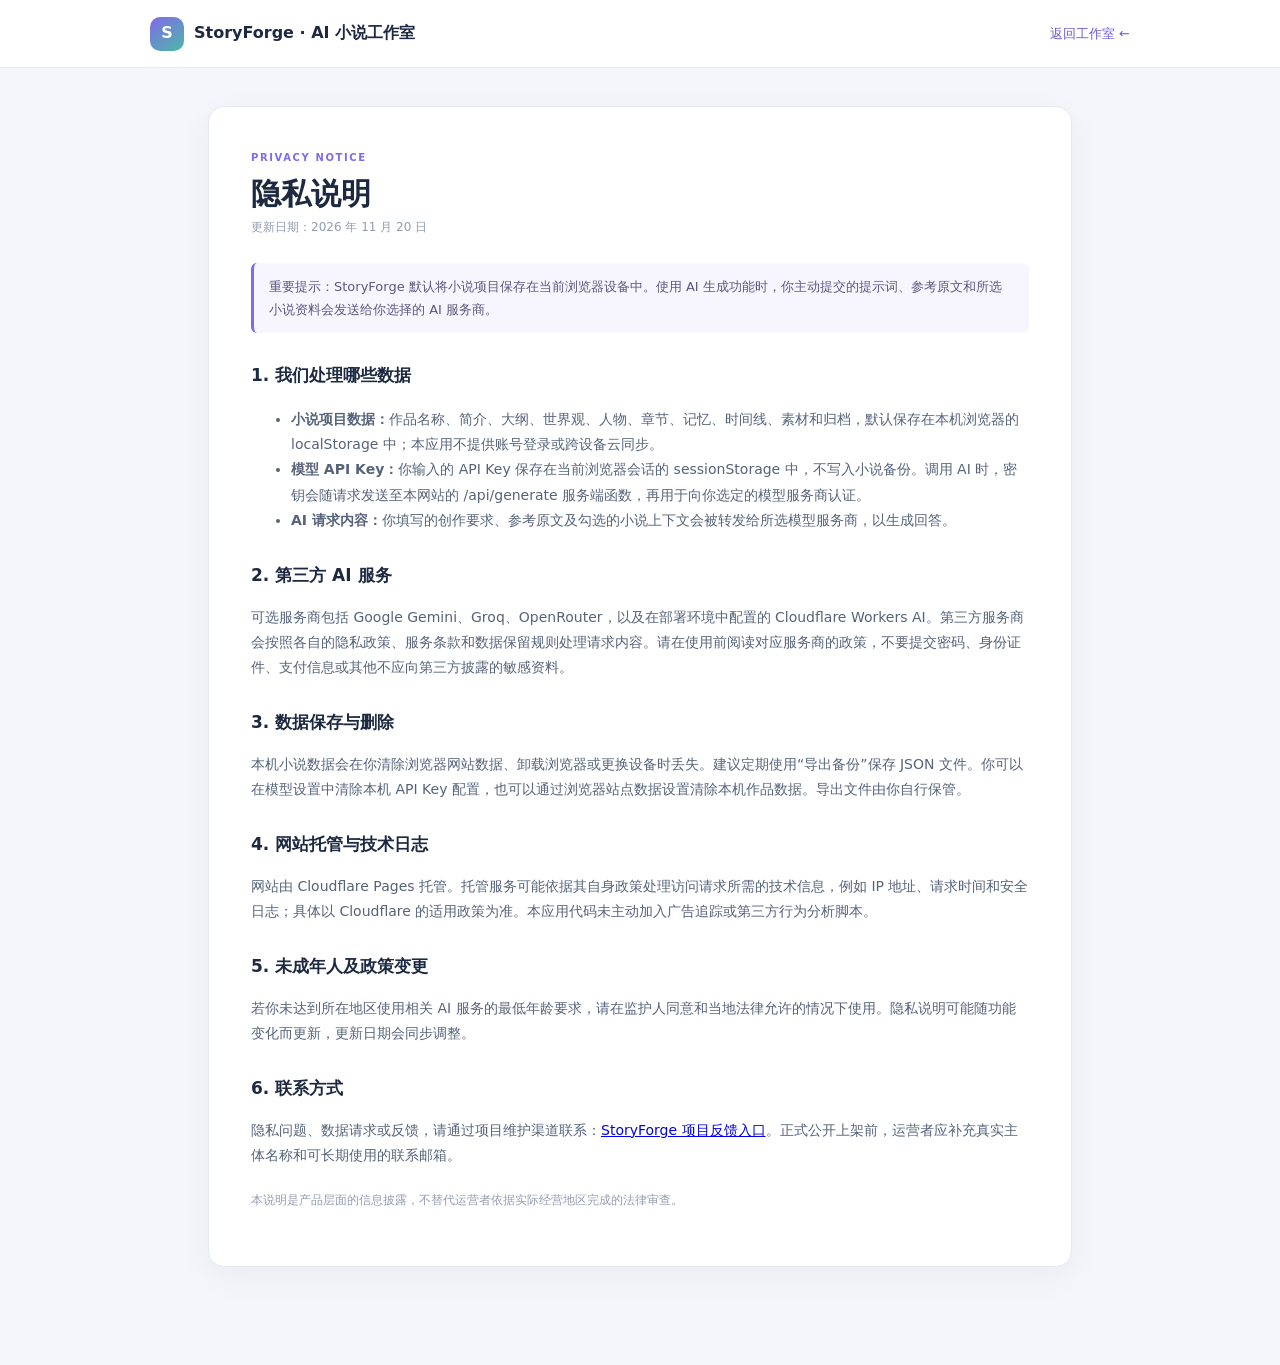
==== public/privacy.html @ 67379f8d "Add transparent privacy notice for local data and AI providers" ====
<!doctype html><html lang="zh-CN"><head><meta charset="utf-8"><meta name="viewport" content="width=device-width,initial-scale=1"><meta name="description" content="StoryForge AI 小说工作室隐私说明，介绍作品数据、模型密钥与第三方 AI 服务的处理方式。"><title>隐私说明 · StoryForge</title><style>*{box-sizing:border-box}body{margin:0;background:#f4f6fb;color:#1d2940;font-family:Inter,"Segoe UI","Microsoft YaHei",system-ui,sans-serif;line-height:1.8}.top{height:68px;background:#fff;border-bottom:1px solid #e5eaf2;display:flex;align-items:center;justify-content:space-between;padding:0 max(18px,calc((100vw - 980px)/2))}.brand{font-weight:800;color:#1d2940;text-decoration:none;display:flex;align-items:center;gap:10px}.mark{width:34px;height:34px;border-radius:10px;background:linear-gradient(145deg,#806be8,#4bb8a7);color:#fff;display:grid;place-items:center}.top a.back{color:#7059d8;text-decoration:none;font-size:13px}main{max-width:900px;margin:38px auto;padding:0 18px 60px}.sheet{background:#fff;border:1px solid #e5eaf2;border-radius:16px;padding:clamp(22px,4vw,42px);box-shadow:0 10px 32px #1d29400d}.eyebrow{font-size:10px;letter-spacing:1.6px;color:#806be8;font-weight:800}h1{font-size:30px;line-height:1.3;margin:7px 0 4px}h2{font-size:17px;margin:27px 0 8px}p,li{font-size:14px;color:#56637a}.updated{font-size:12px;color:#929db0;margin:0 0 24px}.notice{background:#f7f6ff;border-left:3px solid #806be8;padding:12px 15px;border-radius:6px;font-size:13px;color:#5d5680}.footer{font-size:12px;color:#929db0;margin-top:22px}.footer a{color:#7059d8}</style></head><body><header class="top"><a class="brand" href="/"><span class="mark">S</span>StoryForge · AI 小说工作室</a><a class="back" href="/">返回工作室 ←</a></header><main><article class="sheet"><div class="eyebrow">PRIVACY NOTICE</div><h1>隐私说明</h1><p class="updated">更新日期：2026 年 11 月 20 日</p><div class="notice">重要提示：StoryForge 默认将小说项目保存在当前浏览器设备中。使用 AI 生成功能时，你主动提交的提示词、参考原文和所选小说资料会发送给你选择的 AI 服务商。</div><h2>1. 我们处理哪些数据</h2><ul><li><b>小说项目数据：</b>作品名称、简介、大纲、世界观、人物、章节、记忆、时间线、素材和归档，默认保存在本机浏览器的 localStorage 中；本应用不提供账号登录或跨设备云同步。</li><li><b>模型 API Key：</b>你输入的 API Key 保存在当前浏览器会话的 sessionStorage 中，不写入小说备份。调用 AI 时，密钥会随请求发送至本网站的 /api/generate 服务端函数，再用于向你选定的模型服务商认证。</li><li><b>AI 请求内容：</b>你填写的创作要求、参考原文及勾选的小说上下文会被转发给所选模型服务商，以生成回答。</li></ul><h2>2. 第三方 AI 服务</h2><p>可选服务商包括 Google Gemini、Groq、OpenRouter，以及在部署环境中配置的 Cloudflare Workers AI。第三方服务商会按照各自的隐私政策、服务条款和数据保留规则处理请求内容。请在使用前阅读对应服务商的政策，不要提交密码、身份证件、支付信息或其他不应向第三方披露的敏感资料。</p><h2>3. 数据保存与删除</h2><p>本机小说数据会在你清除浏览器网站数据、卸载浏览器或更换设备时丢失。建议定期使用“导出备份”保存 JSON 文件。你可以在模型设置中清除本机 API Key 配置，也可以通过浏览器站点数据设置清除本机作品数据。导出文件由你自行保管。</p><h2>4. 网站托管与技术日志</h2><p>网站由 Cloudflare Pages 托管。托管服务可能依据其自身政策处理访问请求所需的技术信息，例如 IP 地址、请求时间和安全日志；具体以 Cloudflare 的适用政策为准。本应用代码未主动加入广告追踪或第三方行为分析脚本。</p><h2>5. 未成年人及政策变更</h2><p>若你未达到所在地区使用相关 AI 服务的最低年龄要求，请在监护人同意和当地法律允许的情况下使用。隐私说明可能随功能变化而更新，更新日期会同步调整。</p><h2>6. 联系方式</h2><p>隐私问题、数据请求或反馈，请通过项目维护渠道联系：<a href="https://github.com/makers7765/ai-novel-studio/issues">StoryForge 项目反馈入口</a>。正式公开上架前，运营者应补充真实主体名称和可长期使用的联系邮箱。</p><p class="footer">本说明是产品层面的信息披露，不替代运营者依据实际经营地区完成的法律审查。</p></article></main></body></html>
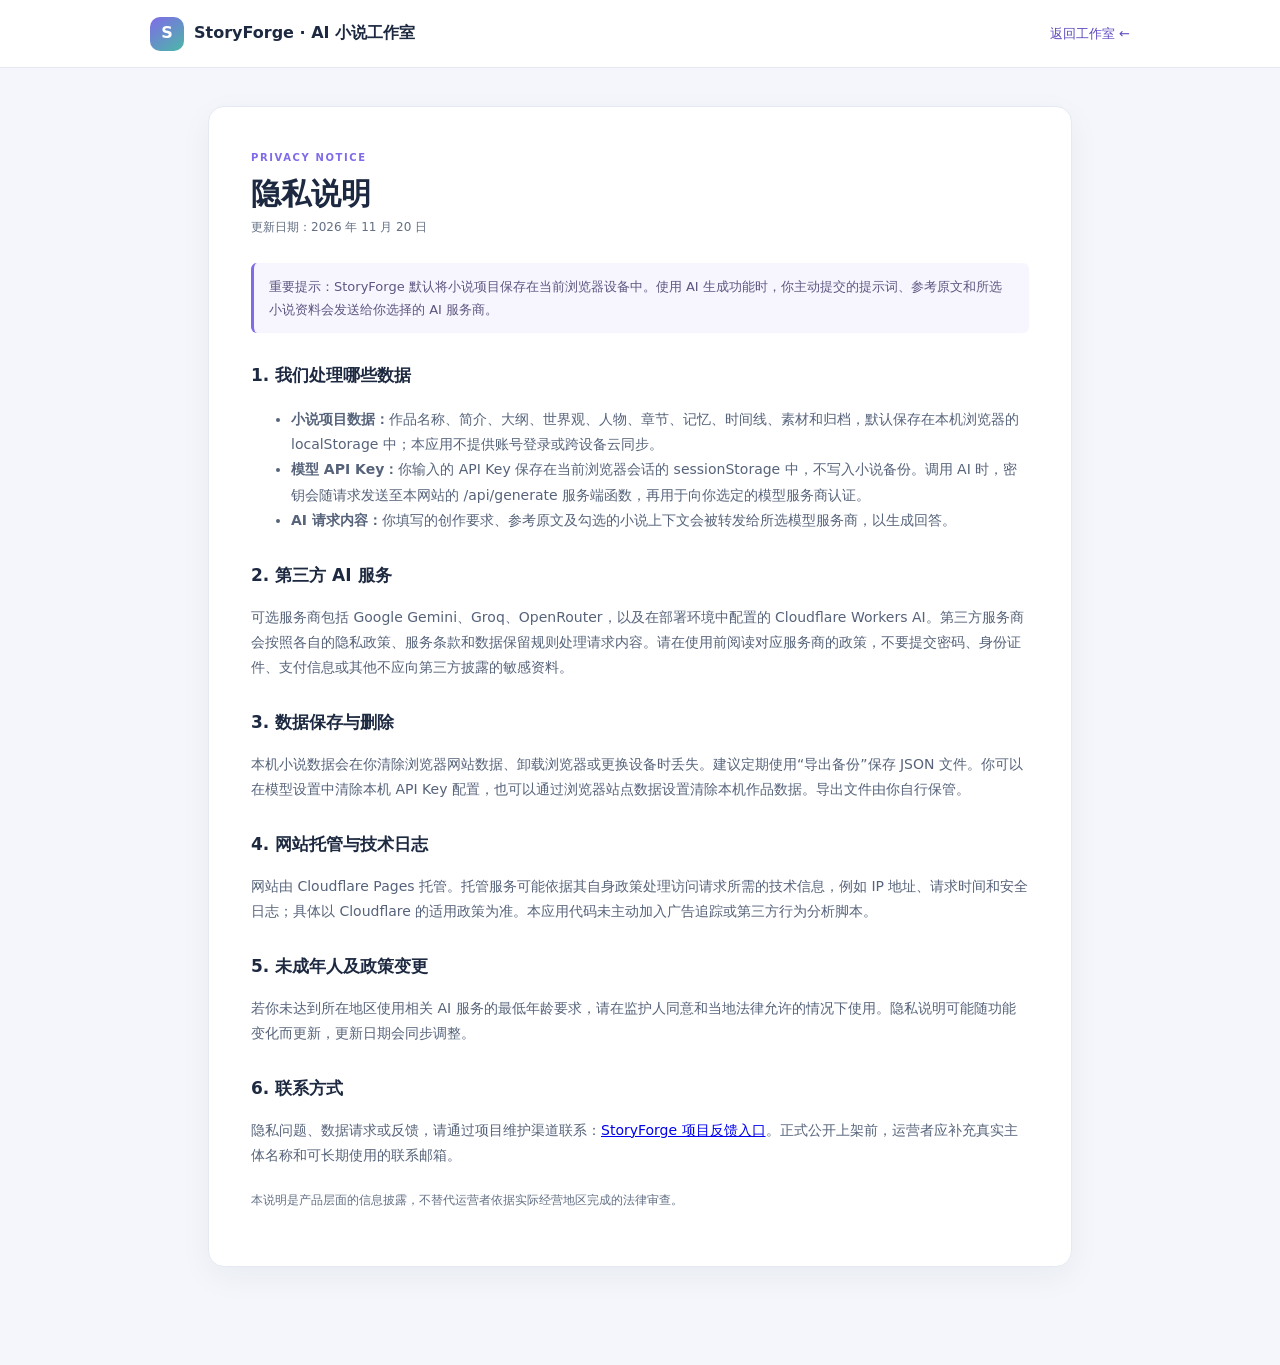
==== commit 52532099: "Improve contrast of legal page metadata and links" ====
--- a/public/privacy.html
+++ b/public/privacy.html
@@ -1 +1 @@
-<!doctype html><html lang="zh-CN"><head><meta charset="utf-8"><meta name="viewport" content="width=device-width,initial-scale=1"><meta name="description" content="StoryForge AI 小说工作室隐私说明，介绍作品数据、模型密钥与第三方 AI 服务的处理方式。"><title>隐私说明 · StoryForge</title><style>*{box-sizing:border-box}body{margin:0;background:#f4f6fb;color:#1d2940;font-family:Inter,"Segoe UI","Microsoft YaHei",system-ui,sans-serif;line-height:1.8}.top{height:68px;background:#fff;border-bottom:1px solid #e5eaf2;display:flex;align-items:center;justify-content:space-between;padding:0 max(18px,calc((100vw - 980px)/2))}.brand{font-weight:800;color:#1d2940;text-decoration:none;display:flex;align-items:center;gap:10px}.mark{width:34px;height:34px;border-radius:10px;background:linear-gradient(145deg,#806be8,#4bb8a7);color:#fff;display:grid;place-items:center}.top a.back{color:#7059d8;text-decoration:none;font-size:13px}main{max-width:900px;margin:38px auto;padding:0 18px 60px}.sheet{background:#fff;border:1px solid #e5eaf2;border-radius:16px;padding:clamp(22px,4vw,42px);box-shadow:0 10px 32px #1d29400d}.eyebrow{font-size:10px;letter-spacing:1.6px;color:#806be8;font-weight:800}h1{font-size:30px;line-height:1.3;margin:7px 0 4px}h2{font-size:17px;margin:27px 0 8px}p,li{font-size:14px;color:#56637a}.updated{font-size:12px;color:#929db0;margin:0 0 24px}.notice{background:#f7f6ff;border-left:3px solid #806be8;padding:12px 15px;border-radius:6px;font-size:13px;color:#5d5680}.footer{font-size:12px;color:#929db0;margin-top:22px}.footer a{color:#7059d8}</style></head><body><header class="top"><a class="brand" href="/"><span class="mark">S</span>StoryForge · AI 小说工作室</a><a class="back" href="/">返回工作室 ←</a></header><main><article class="sheet"><div class="eyebrow">PRIVACY NOTICE</div><h1>隐私说明</h1><p class="updated">更新日期：2026 年 11 月 20 日</p><div class="notice">重要提示：StoryForge 默认将小说项目保存在当前浏览器设备中。使用 AI 生成功能时，你主动提交的提示词、参考原文和所选小说资料会发送给你选择的 AI 服务商。</div><h2>1. 我们处理哪些数据</h2><ul><li><b>小说项目数据：</b>作品名称、简介、大纲、世界观、人物、章节、记忆、时间线、素材和归档，默认保存在本机浏览器的 localStorage 中；本应用不提供账号登录或跨设备云同步。</li><li><b>模型 API Key：</b>你输入的 API Key 保存在当前浏览器会话的 sessionStorage 中，不写入小说备份。调用 AI 时，密钥会随请求发送至本网站的 /api/generate 服务端函数，再用于向你选定的模型服务商认证。</li><li><b>AI 请求内容：</b>你填写的创作要求、参考原文及勾选的小说上下文会被转发给所选模型服务商，以生成回答。</li></ul><h2>2. 第三方 AI 服务</h2><p>可选服务商包括 Google Gemini、Groq、OpenRouter，以及在部署环境中配置的 Cloudflare Workers AI。第三方服务商会按照各自的隐私政策、服务条款和数据保留规则处理请求内容。请在使用前阅读对应服务商的政策，不要提交密码、身份证件、支付信息或其他不应向第三方披露的敏感资料。</p><h2>3. 数据保存与删除</h2><p>本机小说数据会在你清除浏览器网站数据、卸载浏览器或更换设备时丢失。建议定期使用“导出备份”保存 JSON 文件。你可以在模型设置中清除本机 API Key 配置，也可以通过浏览器站点数据设置清除本机作品数据。导出文件由你自行保管。</p><h2>4. 网站托管与技术日志</h2><p>网站由 Cloudflare Pages 托管。托管服务可能依据其自身政策处理访问请求所需的技术信息，例如 IP 地址、请求时间和安全日志；具体以 Cloudflare 的适用政策为准。本应用代码未主动加入广告追踪或第三方行为分析脚本。</p><h2>5. 未成年人及政策变更</h2><p>若你未达到所在地区使用相关 AI 服务的最低年龄要求，请在监护人同意和当地法律允许的情况下使用。隐私说明可能随功能变化而更新，更新日期会同步调整。</p><h2>6. 联系方式</h2><p>隐私问题、数据请求或反馈，请通过项目维护渠道联系：<a href="https://github.com/makers7765/ai-novel-studio/issues">StoryForge 项目反馈入口</a>。正式公开上架前，运营者应补充真实主体名称和可长期使用的联系邮箱。</p><p class="footer">本说明是产品层面的信息披露，不替代运营者依据实际经营地区完成的法律审查。</p></article></main></body></html>+<!doctype html><html lang="zh-CN"><head><meta charset="utf-8"><meta name="viewport" content="width=device-width,initial-scale=1"><meta name="description" content="StoryForge AI 小说工作室隐私说明，介绍作品数据、模型密钥与第三方 AI 服务的处理方式。"><title>隐私说明 · StoryForge</title><style>*{box-sizing:border-box}body{margin:0;background:#f4f6fb;color:#1d2940;font-family:Inter,"Segoe UI","Microsoft YaHei",system-ui,sans-serif;line-height:1.8}.top{height:68px;background:#fff;border-bottom:1px solid #e5eaf2;display:flex;align-items:center;justify-content:space-between;padding:0 max(18px,calc((100vw - 980px)/2))}.brand{font-weight:800;color:#1d2940;text-decoration:none;display:flex;align-items:center;gap:10px}.mark{width:34px;height:34px;border-radius:10px;background:linear-gradient(145deg,#806be8,#4bb8a7);color:#fff;display:grid;place-items:center}.top a.back{color:#5f4abf;text-decoration:none;font-size:13px}main{max-width:900px;margin:38px auto;padding:0 18px 60px}.sheet{background:#fff;border:1px solid #e5eaf2;border-radius:16px;padding:clamp(22px,4vw,42px);box-shadow:0 10px 32px #1d29400d}.eyebrow{font-size:10px;letter-spacing:1.6px;color:#806be8;font-weight:800}h1{font-size:30px;line-height:1.3;margin:7px 0 4px}h2{font-size:17px;margin:27px 0 8px}p,li{font-size:14px;color:#56637a}.updated{font-size:12px;color:#626f84;margin:0 0 24px}.notice{background:#f7f6ff;border-left:3px solid #806be8;padding:12px 15px;border-radius:6px;font-size:13px;color:#5d5680}.footer{font-size:12px;color:#626f84;margin-top:22px}.footer a{color:#5f4abf}@media(max-width:480px){.top{padding:0 12px;gap:8px}.brand{font-size:12px;gap:7px}.mark{width:30px;height:30px;flex:0 0 auto}.top a.back{font-size:11px;white-space:nowrap}main{margin:18px auto;padding:0 10px 35px}.sheet{padding:20px 16px}h1{font-size:25px}}</style></head><body><header class="top"><a class="brand" href="/"><span class="mark">S</span>StoryForge · AI 小说工作室</a><a class="back" href="/">返回工作室 ←</a></header><main><article class="sheet"><div class="eyebrow">PRIVACY NOTICE</div><h1>隐私说明</h1><p class="updated">更新日期：2026 年 11 月 20 日</p><div class="notice">重要提示：StoryForge 默认将小说项目保存在当前浏览器设备中。使用 AI 生成功能时，你主动提交的提示词、参考原文和所选小说资料会发送给你选择的 AI 服务商。</div><h2>1. 我们处理哪些数据</h2><ul><li><b>小说项目数据：</b>作品名称、简介、大纲、世界观、人物、章节、记忆、时间线、素材和归档，默认保存在本机浏览器的 localStorage 中；本应用不提供账号登录或跨设备云同步。</li><li><b>模型 API Key：</b>你输入的 API Key 保存在当前浏览器会话的 sessionStorage 中，不写入小说备份。调用 AI 时，密钥会随请求发送至本网站的 /api/generate 服务端函数，再用于向你选定的模型服务商认证。</li><li><b>AI 请求内容：</b>你填写的创作要求、参考原文及勾选的小说上下文会被转发给所选模型服务商，以生成回答。</li></ul><h2>2. 第三方 AI 服务</h2><p>可选服务商包括 Google Gemini、Groq、OpenRouter，以及在部署环境中配置的 Cloudflare Workers AI。第三方服务商会按照各自的隐私政策、服务条款和数据保留规则处理请求内容。请在使用前阅读对应服务商的政策，不要提交密码、身份证件、支付信息或其他不应向第三方披露的敏感资料。</p><h2>3. 数据保存与删除</h2><p>本机小说数据会在你清除浏览器网站数据、卸载浏览器或更换设备时丢失。建议定期使用“导出备份”保存 JSON 文件。你可以在模型设置中清除本机 API Key 配置，也可以通过浏览器站点数据设置清除本机作品数据。导出文件由你自行保管。</p><h2>4. 网站托管与技术日志</h2><p>网站由 Cloudflare Pages 托管。托管服务可能依据其自身政策处理访问请求所需的技术信息，例如 IP 地址、请求时间和安全日志；具体以 Cloudflare 的适用政策为准。本应用代码未主动加入广告追踪或第三方行为分析脚本。</p><h2>5. 未成年人及政策变更</h2><p>若你未达到所在地区使用相关 AI 服务的最低年龄要求，请在监护人同意和当地法律允许的情况下使用。隐私说明可能随功能变化而更新，更新日期会同步调整。</p><h2>6. 联系方式</h2><p>隐私问题、数据请求或反馈，请通过项目维护渠道联系：<a href="https://github.com/makers7765/ai-novel-studio/issues">StoryForge 项目反馈入口</a>。正式公开上架前，运营者应补充真实主体名称和可长期使用的联系邮箱。</p><p class="footer">本说明是产品层面的信息披露，不替代运营者依据实际经营地区完成的法律审查。</p></article></main></body></html>
